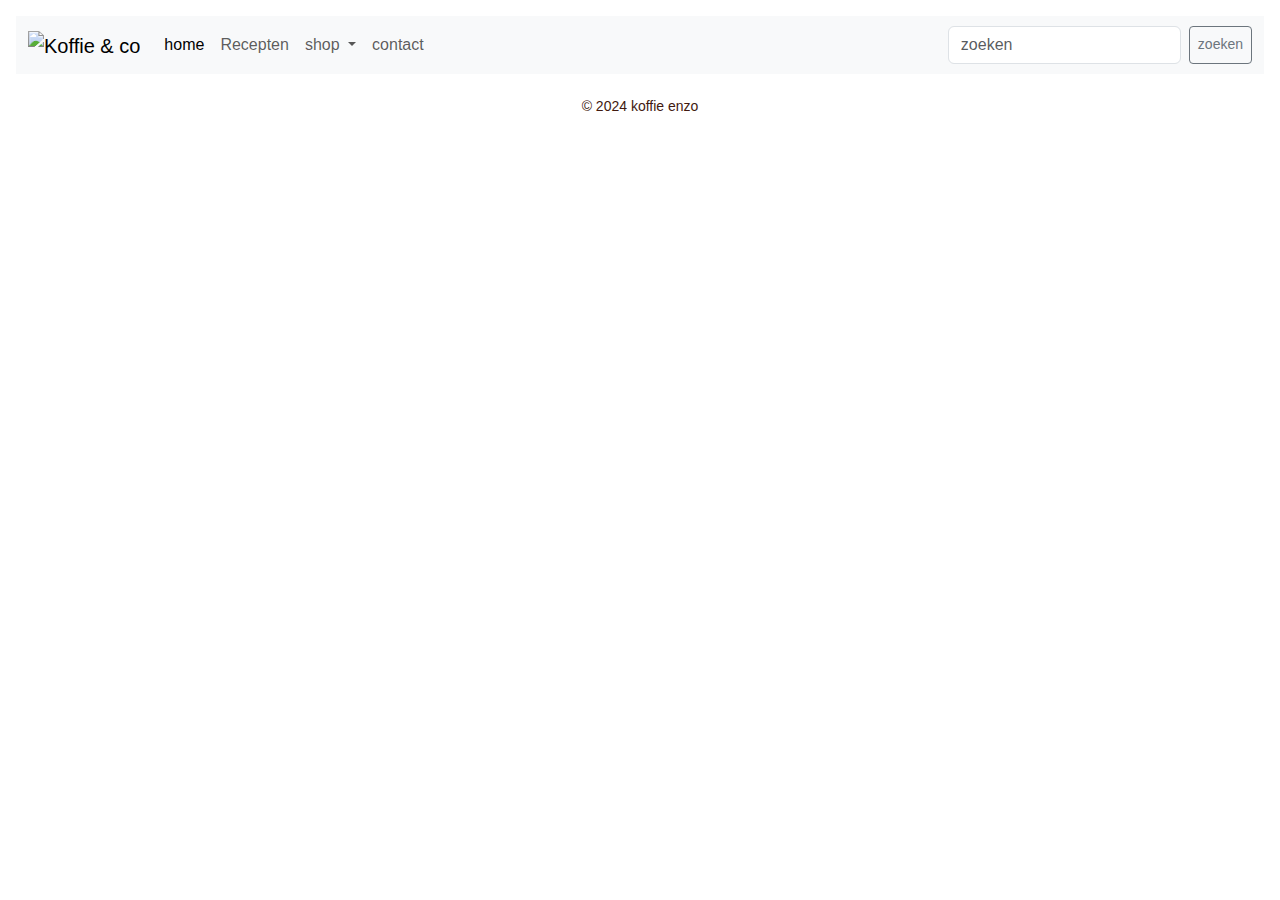
==== checkout.html @ 1bb0ccf2 "sdfq" ====
<!DOCTYPE html>
<html lang="nl-BE">

<head>
  <!-- Required meta tags -->
  <meta charset="UTF-8">
  <meta name="viewport" content="width=device-width, initial-scale=1.0">
  <title>checkout</title>
  <link href="https://cdn.jsdelivr.net/npm/bootstrap@5.3.3/dist/css/bootstrap.min.css" rel="stylesheet" integrity="sha384-QWTKZyjpPEjISv5WaRU9OFeRpok6YctnYmDr5pNlyT2bRjXh0JMhjY6hW+ALEwIH" crossorigin="anonymous">
  <!-- Bootstrap CSS icons: https://icons.getbootstrap.com/#usage -->
  <link rel="stylesheet" href="https://cdn.jsdelivr.net/npm/bootstrap-icons@1.11.3/font/bootstrap-icons.min.css">
  <script src="https://cdn.jsdelivr.net/npm/bootstrap@5.3.3/dist/js/bootstrap.bundle.min.js" integrity="sha384-YvpcrYf0tY3lHB60NNkmXc5s9fDVZLESaAA55NDzOxhy9GkcIdslK1eN7N6jIeHz" crossorigin="anonymous" defer></script>
  <!-- JavaScript: Bootstrap Bundle with Popper -->
  <link href="https://cdn.jsdelivr.net/npm/bootstrap@5.3.3/dist/css/bootstrap.min.css" rel="stylesheet" integrity="sha384-QWTKZyjpPEjISv5WaRU9OFeRpok6YctnYmDr5pNlyT2bRjXh0JMhjY6hW+ALEwIH" crossorigin="anonymous" defer></script>

  <!-- eigen geschreven css voor jouw html-bestand -->
  <link rel="stylesheet" href="css/style.css">
  
</head>

<body class="p-3 m-0 border-0 bd-example">
<nav class="navbar navbar-expand-md bg-light">
  <div class="container-fluid">
    <a class="navbar-brand" href="#"><img src="./assets/coffee.png" alt="Koffie & co" width="100" height="100">
    </a>
    <button class="navbar-toggler" type="button" data-bs-toggle="collapse" data-bs-target="#navbarSupportedContent"
      aria-controls="navbarSupportedContent" aria-expanded="false" aria-label="Toggle navigation">
      <span class="navbar-toggler-icon"></span>
    </button>
    <div class="collapse navbar-collapse" id="navbarSupportedContent">
      <ul class="navbar-nav me-auto mb-2 mb-lg-0">
        <li class="nav-item">
          <a class="nav-link active" aria-current="page" href="index.html">home</a>
        </li>
        <li class="nav-item">
          <a class="nav-link" href="recepten.html">Recepten</a>
        </li>
        <li class="nav-item dropdown">
          <a class="nav-link dropdown-toggle" href="#" role="button" data-bs-toggle="dropdown" aria-expanded="false">
            shop
          </a>
          <ul class="dropdown-menu">
            <li><a class="dropdown-item" href="shop.html">shop</a></li>
            <li><a class="dropdown-item" href="checkout.html">Checkout</a></li>
            <li><a class="dropdown-item" href="klanten.html">Klanten</a></li>
          </ul>
        </li>
        <li class="nav-item">
          <a class="nav-link" href="contact.html">contact</a>
        </li>
      </ul>
      <form class="d-flex" role="search">
        <input class="form-control me-2" type="search" placeholder="zoeken" aria-label="Search">
        <button class="btn btn-sm btn-outline-secondary" type="submit">zoeken</button>
      </form>
    </div>
  </div>
</nav>



    <main class="">
      
    </main>

    <aside class="">
      
    </aside>

  </div>
</div>

<footer class="container-fluid text-center h6 small p-4">&copy; 2024 koffie enzo</footer>
</body>

</html>
---- css/style.css ----
html, body {
  box-sizing: border-box;
  background-color: #fff;
  margin: 0;
  padding: 0;
  font-family: Arial, Helvetica, sans-serif;
  color: #41190f;
  height: 100%;
  width: 100%;
}
a, a:hover {
  text-decoration: none;
  color: #ca8446;
}

.koffiebruin, span{
  color: #ca8446;
}

.justify { 
  text-align: justify; 
}

.accordion-button:not(.collapsed) {
  color: #ca8446;
  background-color: #fff;
}

.img-small {
  padding: 0px 20px 20px 0px;
  width: 100px;
  height: 100px;
}

.form-range::-webkit-slider-thumb{background-color:#ca8446;}

.btn-primary{--bs-btn-color:#fff;--bs-btn-bg:#ca8446;--bs-btn-border-color:#ca8446;--bs-btn-hover-color:#fff;--bs-btn-hover-bg:#ca8446;--bs-btn-hover-border-color:#ca8446;--bs-btn-focus-shadow-rgb:49,132,253;--bs-btn-active-color:#fff;--bs-btn-active-bg:#ca8446;--bs-btn-active-border-color:#ca8446;--bs-btn-active-shadow:inset 0 3px 5px rgba(0, 0, 0, 0.125);--bs-btn-disabled-color:#fff;--bs-btn-disabled-bg:#ca8446;--bs-btn-disabled-border-color:#ca8446}
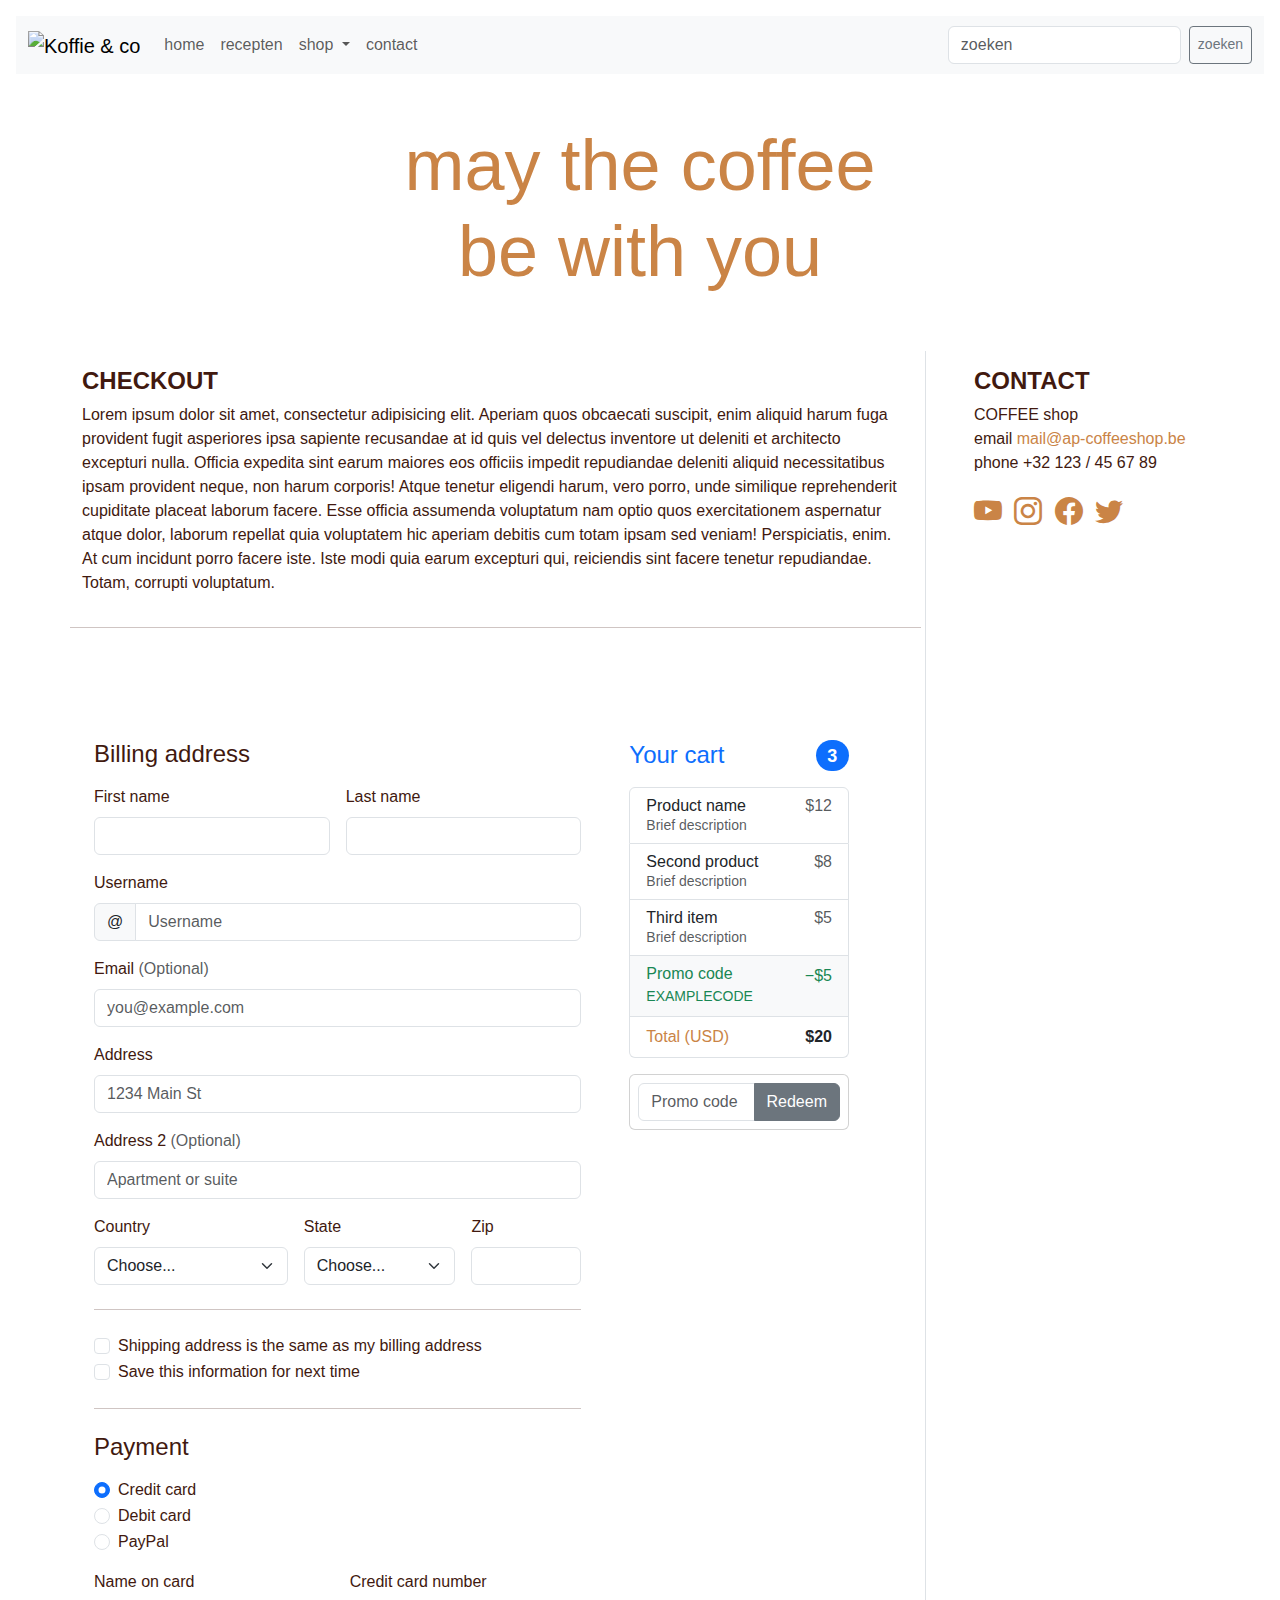
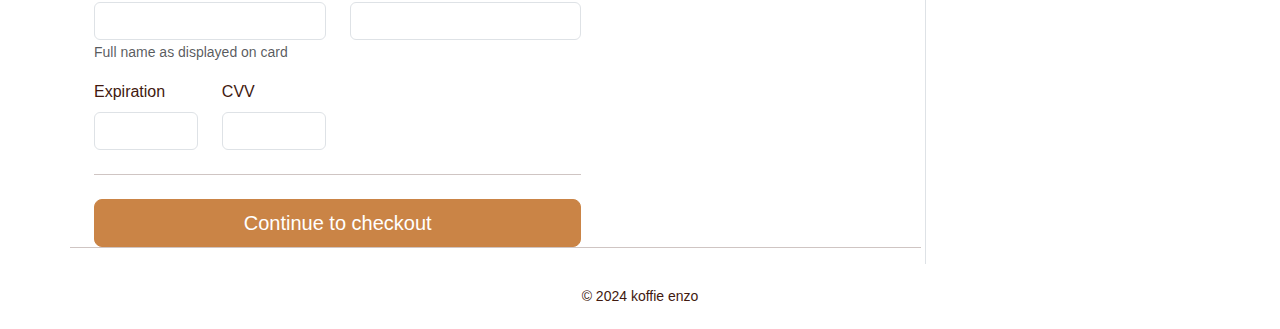
==== commit 88d0c81f: "test test" ====
--- a/checkout.html
+++ b/checkout.html
@@ -5,7 +5,8 @@
   <!-- Required meta tags -->
   <meta charset="UTF-8">
   <meta name="viewport" content="width=device-width, initial-scale=1.0">
-  <title>checkout</title>
+  <title>coffee-shop</title>
+  <link href="./css/reset.css" rel="stylesheet">
   <link href="https://cdn.jsdelivr.net/npm/bootstrap@5.3.3/dist/css/bootstrap.min.css" rel="stylesheet" integrity="sha384-QWTKZyjpPEjISv5WaRU9OFeRpok6YctnYmDr5pNlyT2bRjXh0JMhjY6hW+ALEwIH" crossorigin="anonymous">
   <!-- Bootstrap CSS icons: https://icons.getbootstrap.com/#usage -->
   <link rel="stylesheet" href="https://cdn.jsdelivr.net/npm/bootstrap-icons@1.11.3/font/bootstrap-icons.min.css">
@@ -19,58 +20,296 @@
 </head>
 
 <body class="p-3 m-0 border-0 bd-example">
-<nav class="navbar navbar-expand-md bg-light">
-  <div class="container-fluid">
-    <a class="navbar-brand" href="#"><img src="./assets/coffee.png" alt="Koffie & co" width="100" height="100">
-    </a>
-    <button class="navbar-toggler" type="button" data-bs-toggle="collapse" data-bs-target="#navbarSupportedContent"
-      aria-controls="navbarSupportedContent" aria-expanded="false" aria-label="Toggle navigation">
-      <span class="navbar-toggler-icon"></span>
-    </button>
-    <div class="collapse navbar-collapse" id="navbarSupportedContent">
-      <ul class="navbar-nav me-auto mb-2 mb-lg-0">
-        <li class="nav-item">
-          <a class="nav-link active" aria-current="page" href="index.html">home</a>
-        </li>
-        <li class="nav-item">
-          <a class="nav-link" href="recepten.html">Recepten</a>
-        </li>
-        <li class="nav-item dropdown">
-          <a class="nav-link dropdown-toggle" href="#" role="button" data-bs-toggle="dropdown" aria-expanded="false">
-            shop
-          </a>
-          <ul class="dropdown-menu">
-            <li><a class="dropdown-item" href="shop.html">shop</a></li>
-            <li><a class="dropdown-item" href="checkout.html">Checkout</a></li>
-            <li><a class="dropdown-item" href="klanten.html">Klanten</a></li>
-          </ul>
-        </li>
-        <li class="nav-item">
-          <a class="nav-link" href="contact.html">contact</a>
-        </li>
-      </ul>
-      <form class="d-flex" role="search">
-        <input class="form-control me-2" type="search" placeholder="zoeken" aria-label="Search">
-        <button class="btn btn-sm btn-outline-secondary" type="submit">zoeken</button>
-      </form>
+  <nav class="navbar navbar-expand-md bg-light">
+    <div class="container-fluid">
+      <a class="navbar-brand" href="#"><img src="./assets/coffee.png" alt="Koffie & co" width="100" height="100">
+      </a>
+      <button class="navbar-toggler" type="button" data-bs-toggle="collapse" data-bs-target="#navbarSupportedContent"
+        aria-controls="navbarSupportedContent" aria-expanded="false" aria-label="Toggle navigation">
+        <span class="navbar-toggler-icon"></span>
+      </button>
+      <div class="collapse navbar-collapse" id="navbarSupportedContent">
+        <ul class="navbar-nav me-auto mb-2 mb-lg-0">
+          <li class="nav-item">
+            <a class="nav-link" href="index.html">home</a>
+          </li>
+          <li class="nav-item">
+            <a class="nav-link" href="recepten.html">recepten</a>
+          </li>
+          <li class="nav-item dropdown">
+            <a class="nav-link dropdown-toggle" href="#" role="button" data-bs-toggle="dropdown" aria-expanded="false">
+              shop
+            </a>
+            <ul class="dropdown-menu">
+              <li><a class="dropdown-item" href="shop.html">shop</a></li>
+              <li><a class="dropdown-item active" aria-current="page" href="checkout.html">checkout</a></li>
+              <li><a class="dropdown-item" href="klanten.html">klanten</a></li>
+            </ul>
+          </li>
+          <li class="nav-item">
+            <a class="nav-link" href="contact.html">contact</a>
+          </li>
+        </ul>
+        <form class="d-flex" role="search">
+          <input class="form-control me-2" type="search" placeholder="zoeken" aria-label="Search">
+          <button class="btn btn-sm btn-outline-secondary" type="submit">zoeken</button>
+        </form>
+      </div>
+    </div>
+  </nav>
+
+  <header class="row m-5">
+    <h1 class="col display-2 koffiebruin text-center">may the coffee<br>be with you</h1>
+  </header>
+
+  <div class="container">
+    <div class="row">
+      <main class="col-md-9 pe-3">
+        <section id="shopintro" class="row">
+            <article class="col-md-12 mb-3">
+              <h2 class="text-uppercase fs-4 fw-bolder pt-3">checkout</h2>
+              <p>Lorem ipsum dolor sit amet, consectetur adipisicing elit. Aperiam quos obcaecati suscipit, enim aliquid harum fuga provident fugit asperiores ipsa sapiente recusandae at id quis vel delectus inventore ut deleniti et architecto excepturi nulla. Officia expedita sint earum maiores eos officiis impedit repudiandae deleniti aliquid necessitatibus ipsam provident neque, non harum corporis! Atque tenetur eligendi harum, vero porro, unde similique reprehenderit cupiditate placeat laborum facere. Esse officia assumenda voluptatum nam optio quos exercitationem aspernatur atque dolor, laborum repellat quia voluptatem hic aperiam debitis cum totam ipsam sed veniam! Perspiciatis, enim. At cum incidunt porro facere iste. Iste modi quia earum excepturi qui, reiciendis sint facere tenetur repudiandae. Totam, corrupti voluptatum.</p>
+            </article>
+            <hr>
+        <div class="row g-5">
+            <div class="col-md-5 col-lg-4 order-md-last">
+              <h4 class="d-flex justify-content-between align-items-center mb-3">
+                <span class="text-primary">Your cart</span>
+                <span class="badge bg-primary rounded-pill">3</span>
+              </h4>
+              <ul class="list-group mb-3">
+                <li class="list-group-item d-flex justify-content-between lh-sm">
+                  <div>
+                    <h6 class="my-0">Product name</h6>
+                    <small class="text-body-secondary">Brief description</small>
+                  </div>
+                  <span class="text-body-secondary">$12</span>
+                </li>
+                <li class="list-group-item d-flex justify-content-between lh-sm">
+                  <div>
+                    <h6 class="my-0">Second product</h6>
+                    <small class="text-body-secondary">Brief description</small>
+                  </div>
+                  <span class="text-body-secondary">$8</span>
+                </li>
+                <li class="list-group-item d-flex justify-content-between lh-sm">
+                  <div>
+                    <h6 class="my-0">Third item</h6>
+                    <small class="text-body-secondary">Brief description</small>
+                  </div>
+                  <span class="text-body-secondary">$5</span>
+                </li>
+                <li class="list-group-item d-flex justify-content-between bg-body-tertiary">
+                  <div class="text-success">
+                    <h6 class="my-0">Promo code</h6>
+                    <small>EXAMPLECODE</small>
+                  </div>
+                  <span class="text-success">−$5</span>
+                </li>
+                <li class="list-group-item d-flex justify-content-between">
+                  <span>Total (USD)</span>
+                  <strong>$20</strong>
+                </li>
+              </ul>
+      
+              <form class="card p-2">
+                <div class="input-group">
+                  <input type="text" class="form-control" placeholder="Promo code">
+                  <button type="submit" class="btn btn-secondary">Redeem</button>
+                </div>
+              </form>
+            </div>
+            <div class="col-md-7 col-lg-8">
+              <h4 class="mb-3">Billing address</h4>
+              <form class="needs-validation" novalidate="">
+                <div class="row g-3">
+                  <div class="col-sm-6">
+                    <label for="firstName" class="form-label">First name</label>
+                    <input type="text" class="form-control" id="firstName" placeholder="" value="" required="">
+                    <div class="invalid-feedback">
+                      Valid first name is required.
+                    </div>
+                  </div>
+      
+                  <div class="col-sm-6">
+                    <label for="lastName" class="form-label">Last name</label>
+                    <input type="text" class="form-control" id="lastName" placeholder="" value="" required="">
+                    <div class="invalid-feedback">
+                      Valid last name is required.
+                    </div>
+                  </div>
+      
+                  <div class="col-12">
+                    <label for="username" class="form-label">Username</label>
+                    <div class="input-group has-validation">
+                      <span class="input-group-text">@</span>
+                      <input type="text" class="form-control" id="username" placeholder="Username" required="">
+                    <div class="invalid-feedback">
+                        Your username is required.
+                      </div>
+                    </div>
+                  </div>
+      
+                  <div class="col-12">
+                    <label for="email" class="form-label">Email <span class="text-body-secondary">(Optional)</span></label>
+                    <input type="email" class="form-control" id="email" placeholder="you@example.com">
+                    <div class="invalid-feedback">
+                      Please enter a valid email address for shipping updates.
+                    </div>
+                  </div>
+      
+                  <div class="col-12">
+                    <label for="address" class="form-label">Address</label>
+                    <input type="text" class="form-control" id="address" placeholder="1234 Main St" required="">
+                    <div class="invalid-feedback">
+                      Please enter your shipping address.
+                    </div>
+                  </div>
+      
+                  <div class="col-12">
+                    <label for="address2" class="form-label">Address 2 <span class="text-body-secondary">(Optional)</span></label>
+                    <input type="text" class="form-control" id="address2" placeholder="Apartment or suite">
+                  </div>
+      
+                  <div class="col-md-5">
+                    <label for="country" class="form-label">Country</label>
+                    <select class="form-select" id="country" required="">
+                      <option value="">Choose...</option>
+                      <option>United States</option>
+                    </select>
+                    <div class="invalid-feedback">
+                      Please select a valid country.
+                    </div>
+                  </div>
+      
+                  <div class="col-md-4">
+                    <label for="state" class="form-label">State</label>
+                    <select class="form-select" id="state" required="">
+                      <option value="">Choose...</option>
+                      <option>California</option>
+                    </select>
+                    <div class="invalid-feedback">
+                      Please provide a valid state.
+                    </div>
+                  </div>
+      
+                  <div class="col-md-3">
+                    <label for="zip" class="form-label">Zip</label>
+                    <input type="text" class="form-control" id="zip" placeholder="" required="">
+                    <div class="invalid-feedback">
+                      Zip code required.
+                    </div>
+                  </div>
+                </div>
+      
+                <hr class="my-4">
+      
+                <div class="form-check">
+                  <input type="checkbox" class="form-check-input" id="same-address">
+                  <label class="form-check-label" for="same-address">Shipping address is the same as my billing address</label>
+                </div>
+      
+                <div class="form-check">
+                  <input type="checkbox" class="form-check-input" id="save-info">
+                  <label class="form-check-label" for="save-info">Save this information for next time</label>
+                </div>
+      
+                <hr class="my-4">
+      
+                <h4 class="mb-3">Payment</h4>
+      
+                <div class="my-3">
+                  <div class="form-check">
+                    <input id="credit" name="paymentMethod" type="radio" class="form-check-input" checked="" required="">
+                    <label class="form-check-label" for="credit">Credit card</label>
+                  </div>
+                  <div class="form-check">
+                    <input id="debit" name="paymentMethod" type="radio" class="form-check-input" required="">
+                    <label class="form-check-label" for="debit">Debit card</label>
+                  </div>
+                  <div class="form-check">
+                    <input id="paypal" name="paymentMethod" type="radio" class="form-check-input" required="">
+                    <label class="form-check-label" for="paypal">PayPal</label>
+                  </div>
+                </div>
+      
+                <div class="row gy-3">
+                  <div class="col-md-6">
+                    <label for="cc-name" class="form-label">Name on card</label>
+                    <input type="text" class="form-control" id="cc-name" placeholder="" required="">
+                    <small class="text-body-secondary">Full name as displayed on card</small>
+                    <div class="invalid-feedback">
+                      Name on card is required
+                    </div>
+                  </div>
+      
+                  <div class="col-md-6">
+                    <label for="cc-number" class="form-label">Credit card number</label>
+                    <input type="text" class="form-control" id="cc-number" placeholder="" required="">
+                    <div class="invalid-feedback">
+                      Credit card number is required
+                    </div>
+                  </div>
+      
+                  <div class="col-md-3">
+                    <label for="cc-expiration" class="form-label">Expiration</label>
+                    <input type="text" class="form-control" id="cc-expiration" placeholder="" required="">
+                    <div class="invalid-feedback">
+                      Expiration date required
+                    </div>
+                  </div>
+      
+                  <div class="col-md-3">
+                    <label for="cc-cvv" class="form-label">CVV</label>
+                    <input type="text" class="form-control" id="cc-cvv" placeholder="" required="">
+                    <div class="invalid-feedback">
+                      Security code required
+                    </div>
+                  </div>
+                </div>
+      
+                <hr class="my-4">
+      
+                <button class="w-100 btn btn-primary btn-lg" type="submit">Continue to checkout</button>
+              </form>
+            </div>
+          </div>
+        <hr>
+      </main>
+
+      <aside class="col-md-3 border-start ps-5">
+      <h2 class=" text-uppercase fs-4 fw-bolder pt-3">contact</h2>
+        <p>COFFEE shop<br>
+          email <a href="mailto:mail@ap-coffeeshop.be">mail@ap-coffeeshop.be</a><br>
+          phone +32 123 / 45 67 89</p>
+        <ul class="list-inline socials">
+          <li class="list-inline-item">
+            <a href="https://www.youtube.com" target="_blank">
+              <i class="bi bi-youtube koffiebruin fs-3"></i>
+            </a>
+          </li>
+          <li class="list-inline-item">
+            <a href="https://www.instagram.com" target="_blank">
+              <i class="bi bi-instagram koffiebruin fs-3"></i>
+            </a>
+          </li>
+          <li class="list-inline-item">
+            <a href="https://www.facebook.com" target="_blank">
+              <i class="bi bi-facebook koffiebruin fs-3"></i>
+            </a>
+          </li>
+          <li class="list-inline-item">
+            <a href="https://twitter.com/" target="_blank">
+              <i class="bi bi-twitter koffiebruin fs-3"></i>
+            </a>
+          </li>
+        </ul>
+      </aside>
+
     </div>
   </div>
-</nav>
-
-
-
-    <main class="">
-      
-    </main>
-
-    <aside class="">
-      
-    </aside>
-
-  </div>
-</div>
-
-<footer class="container-fluid text-center h6 small p-4">&copy; 2024 koffie enzo</footer>
+
+  <footer class="container-fluid text-center h6 small p-4">&copy; 2024 koffie enzo</footer>
 </body>
 
 </html>